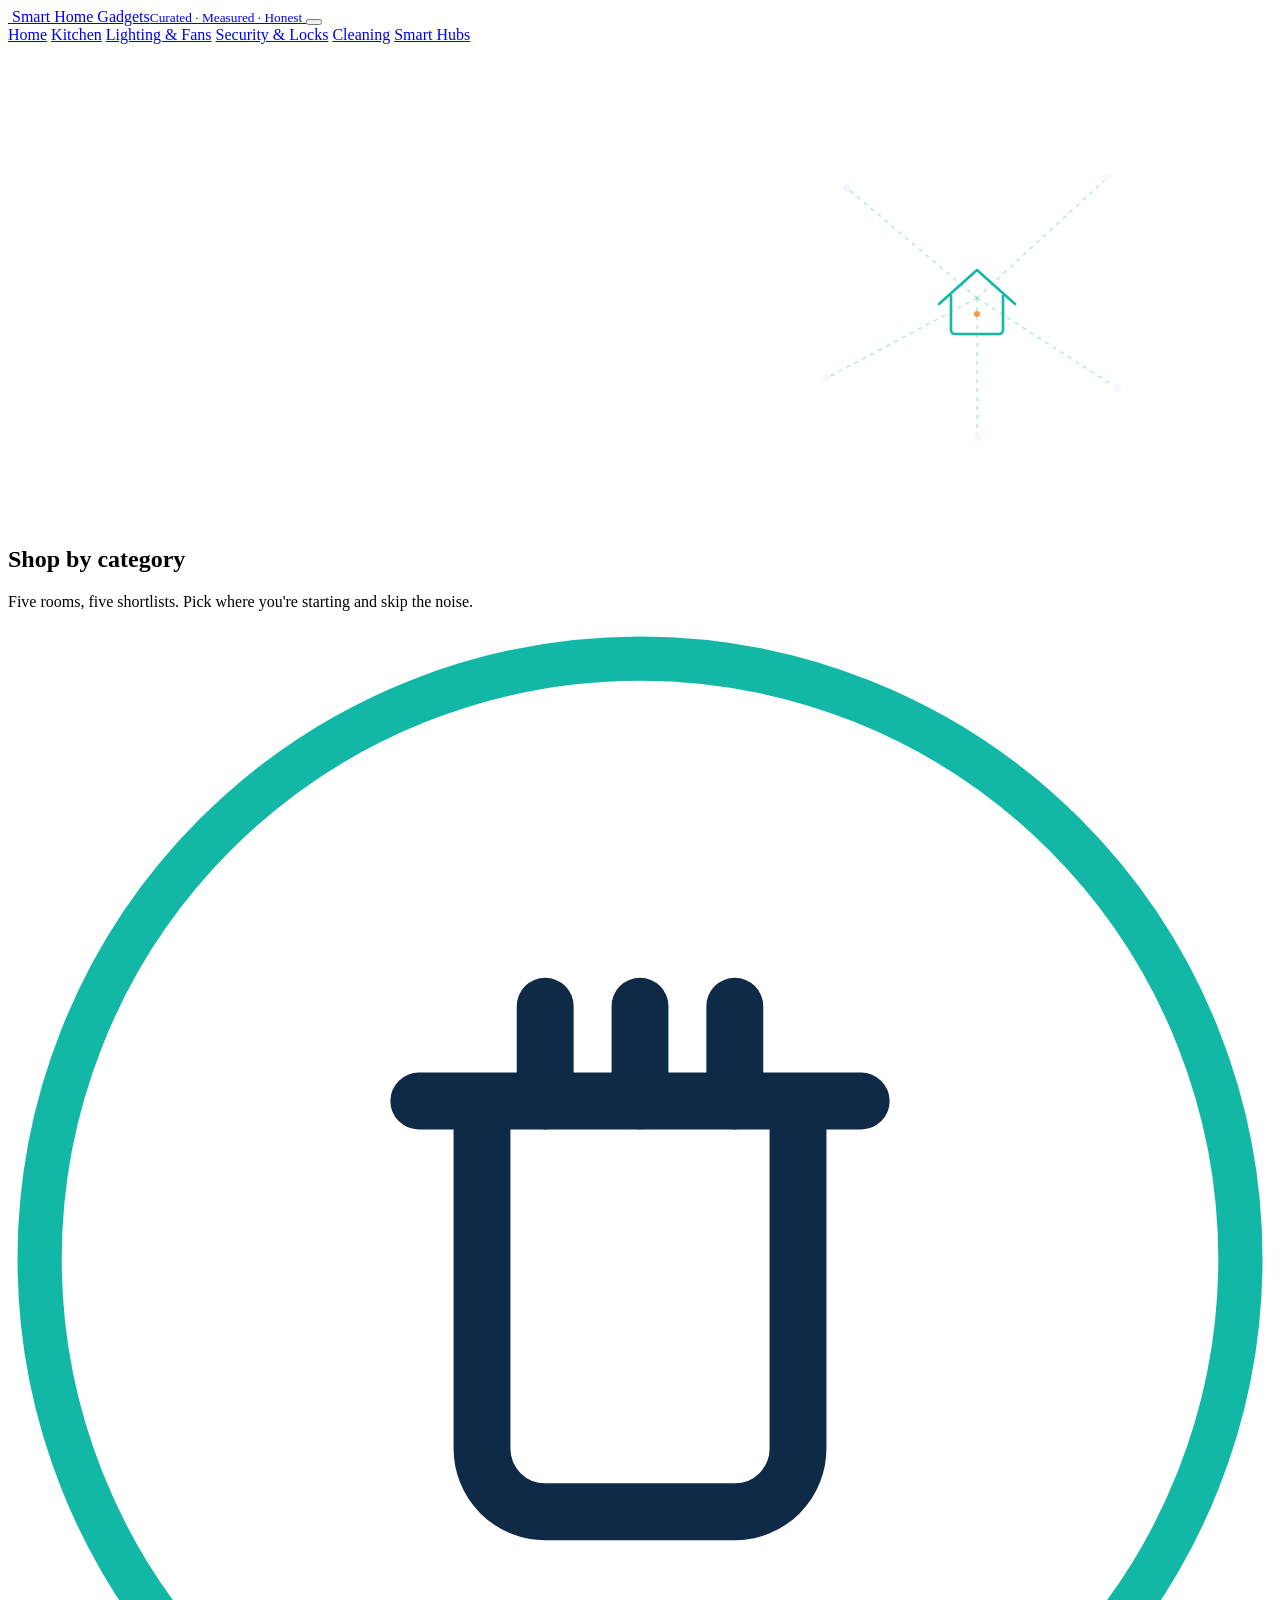
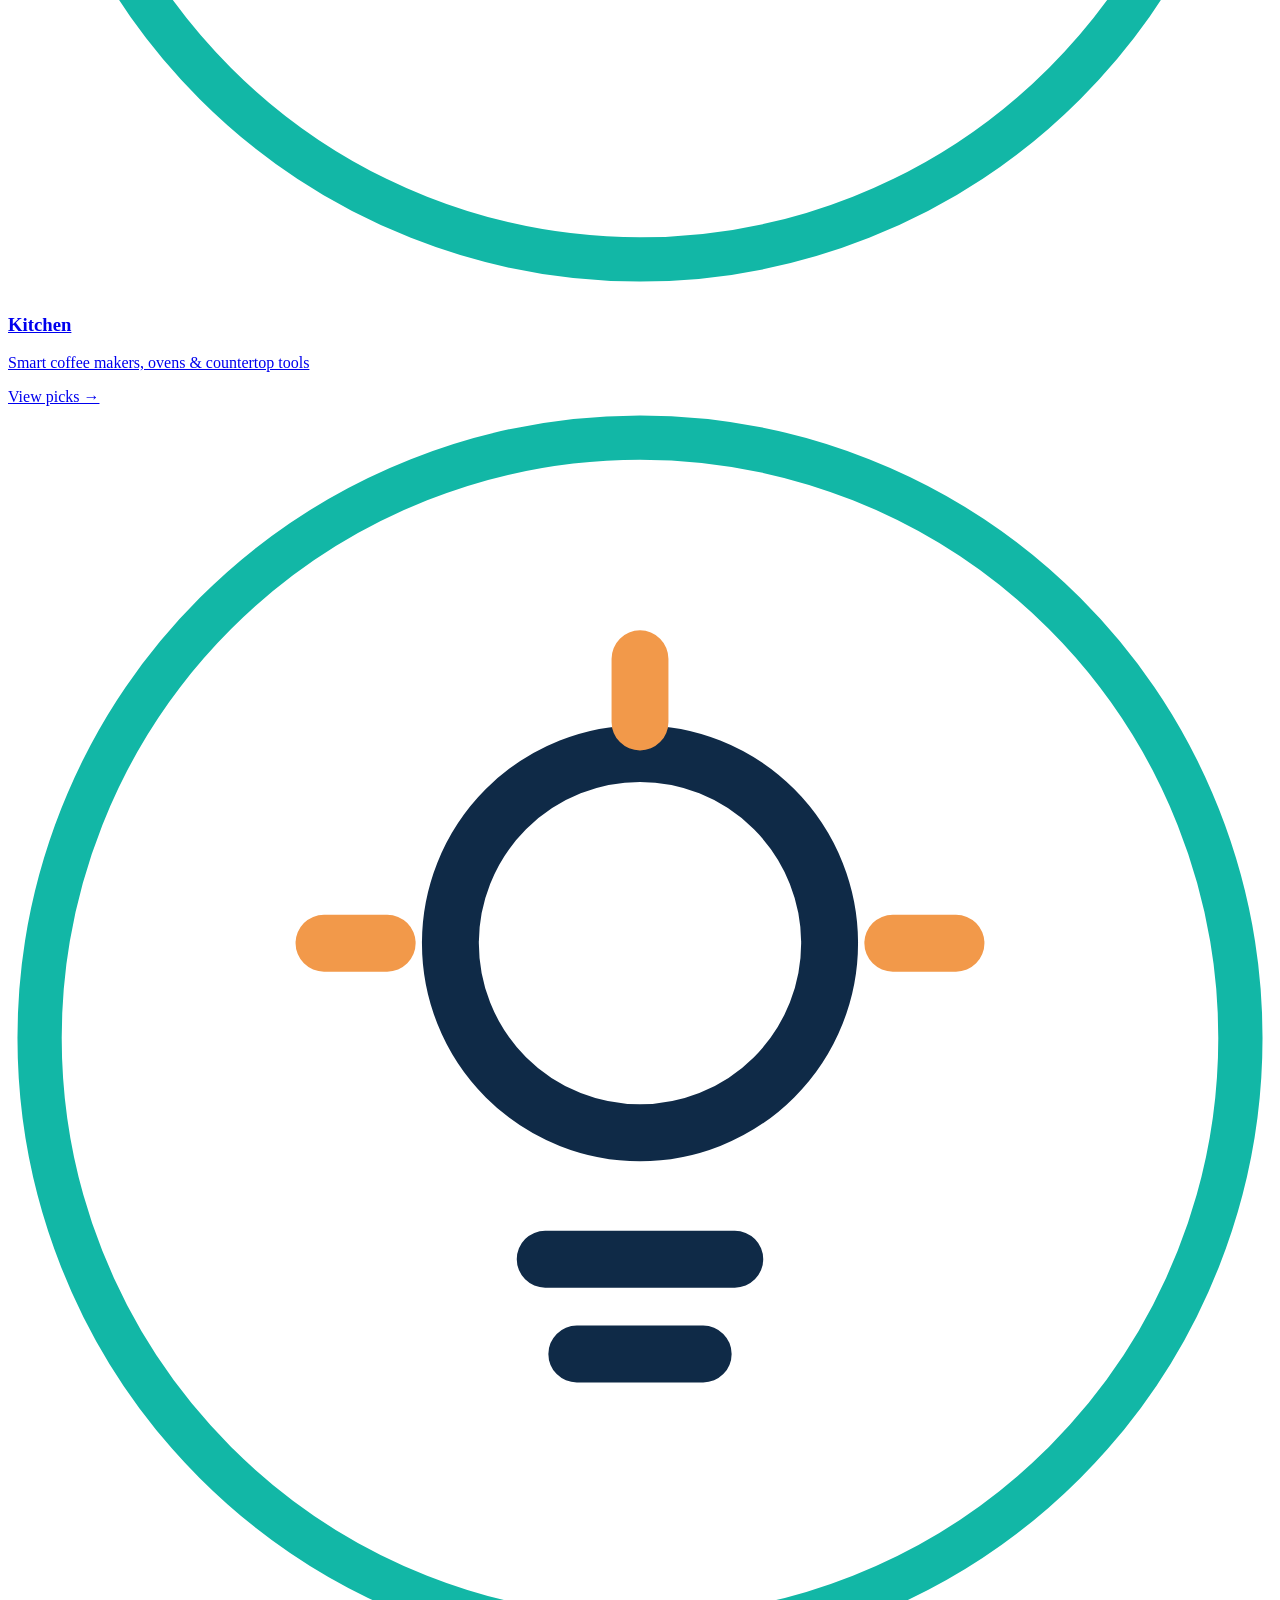
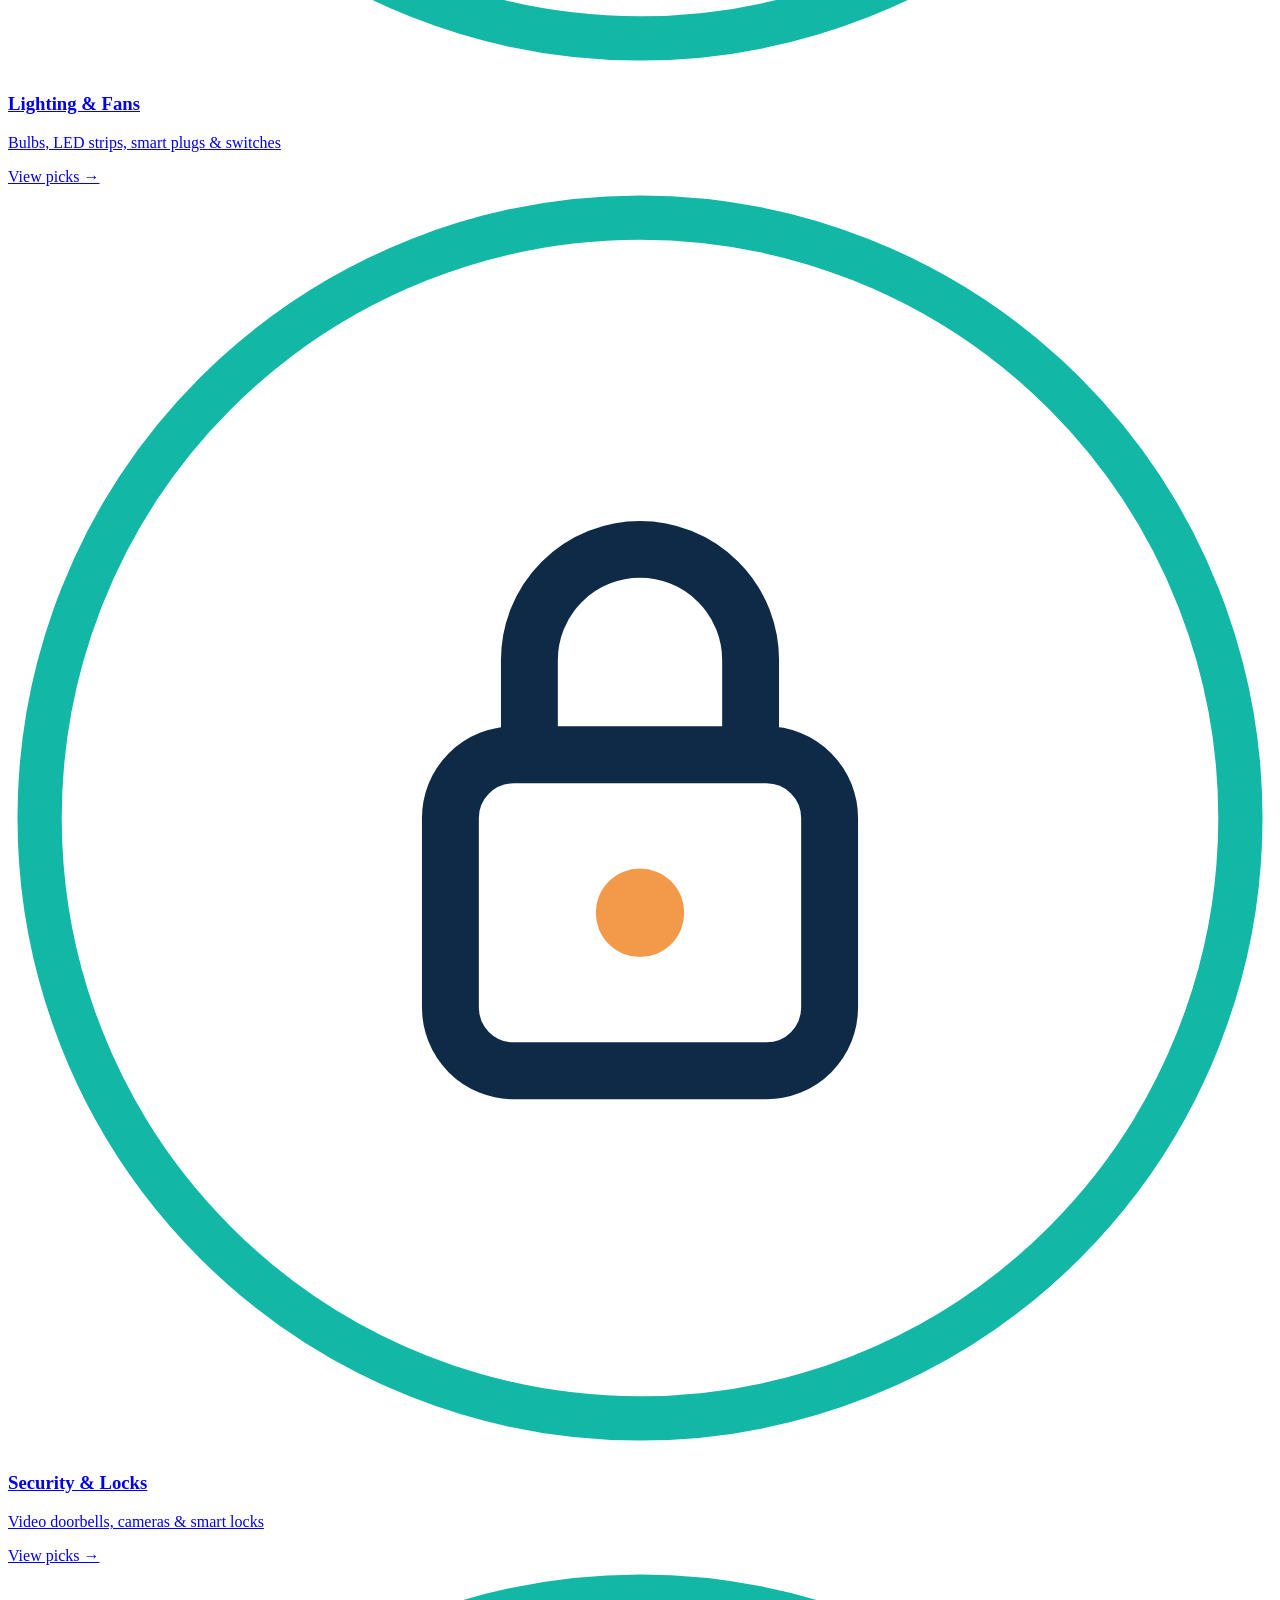
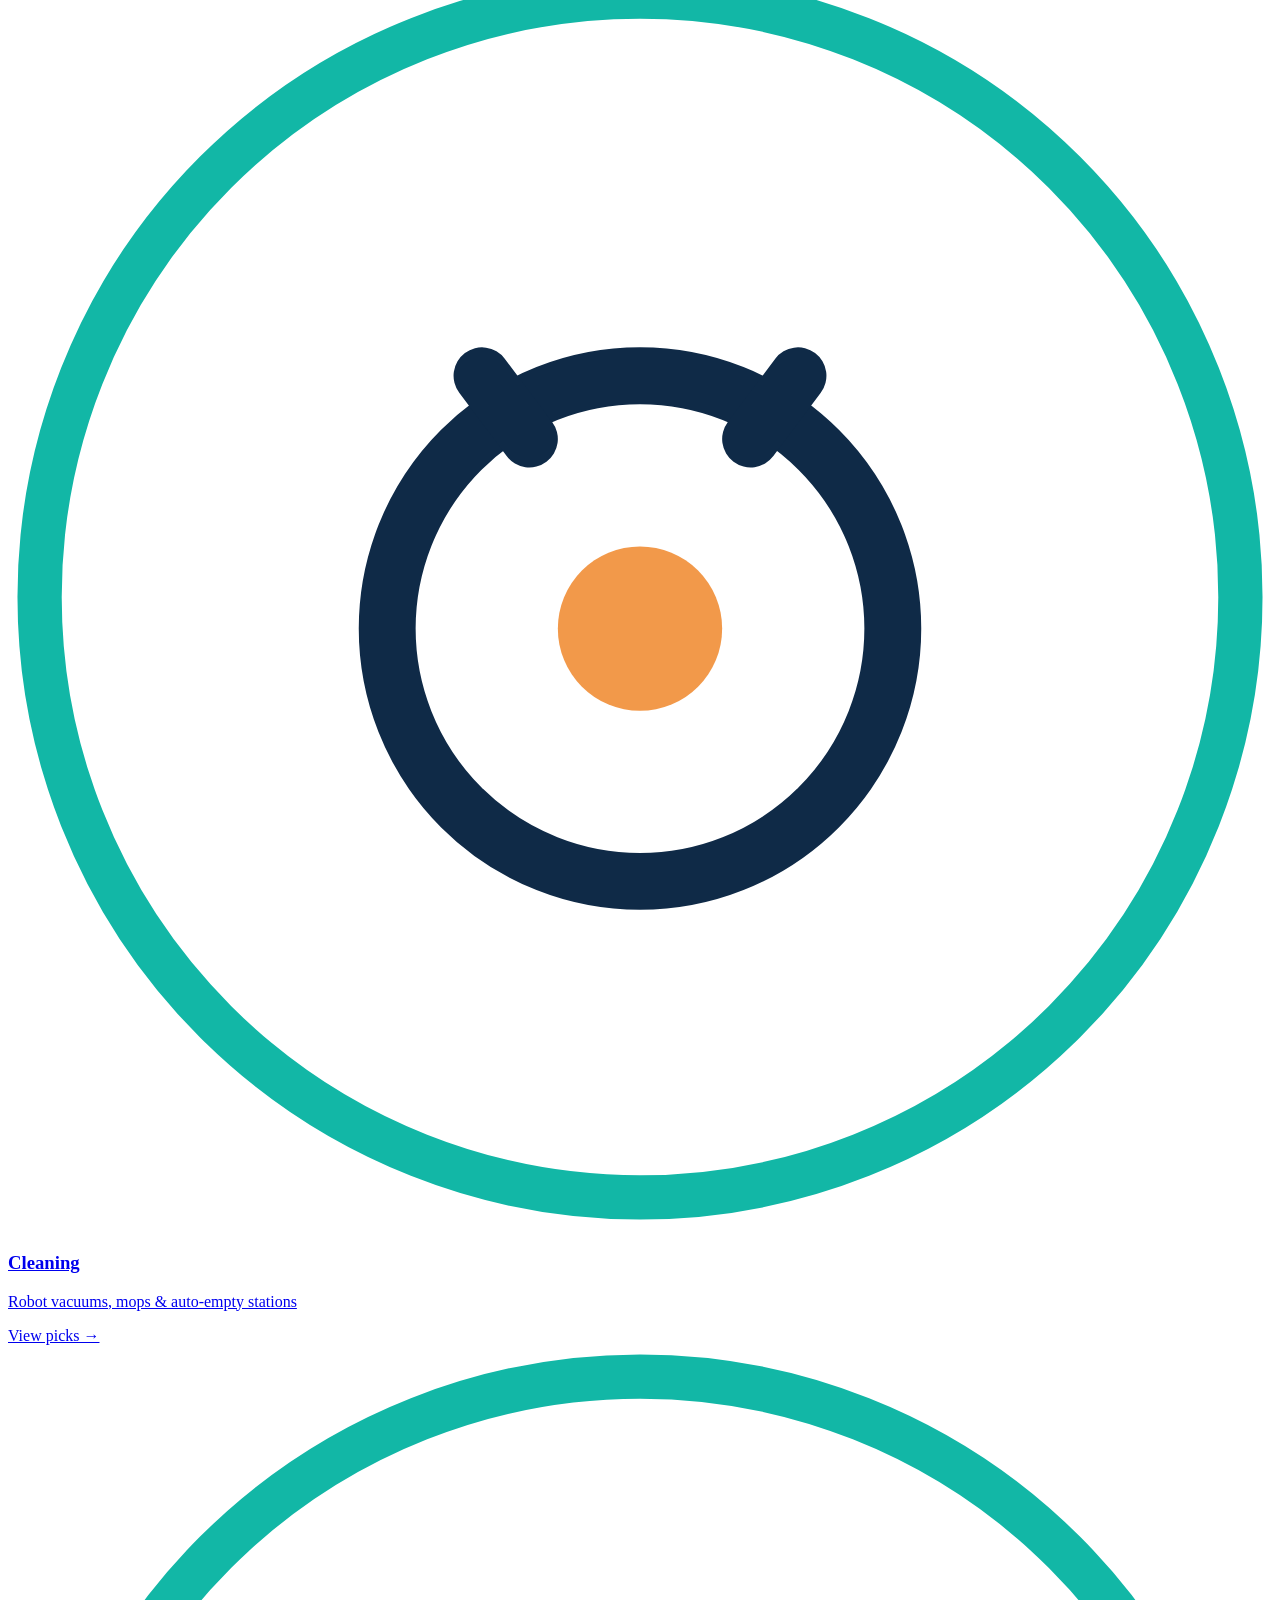
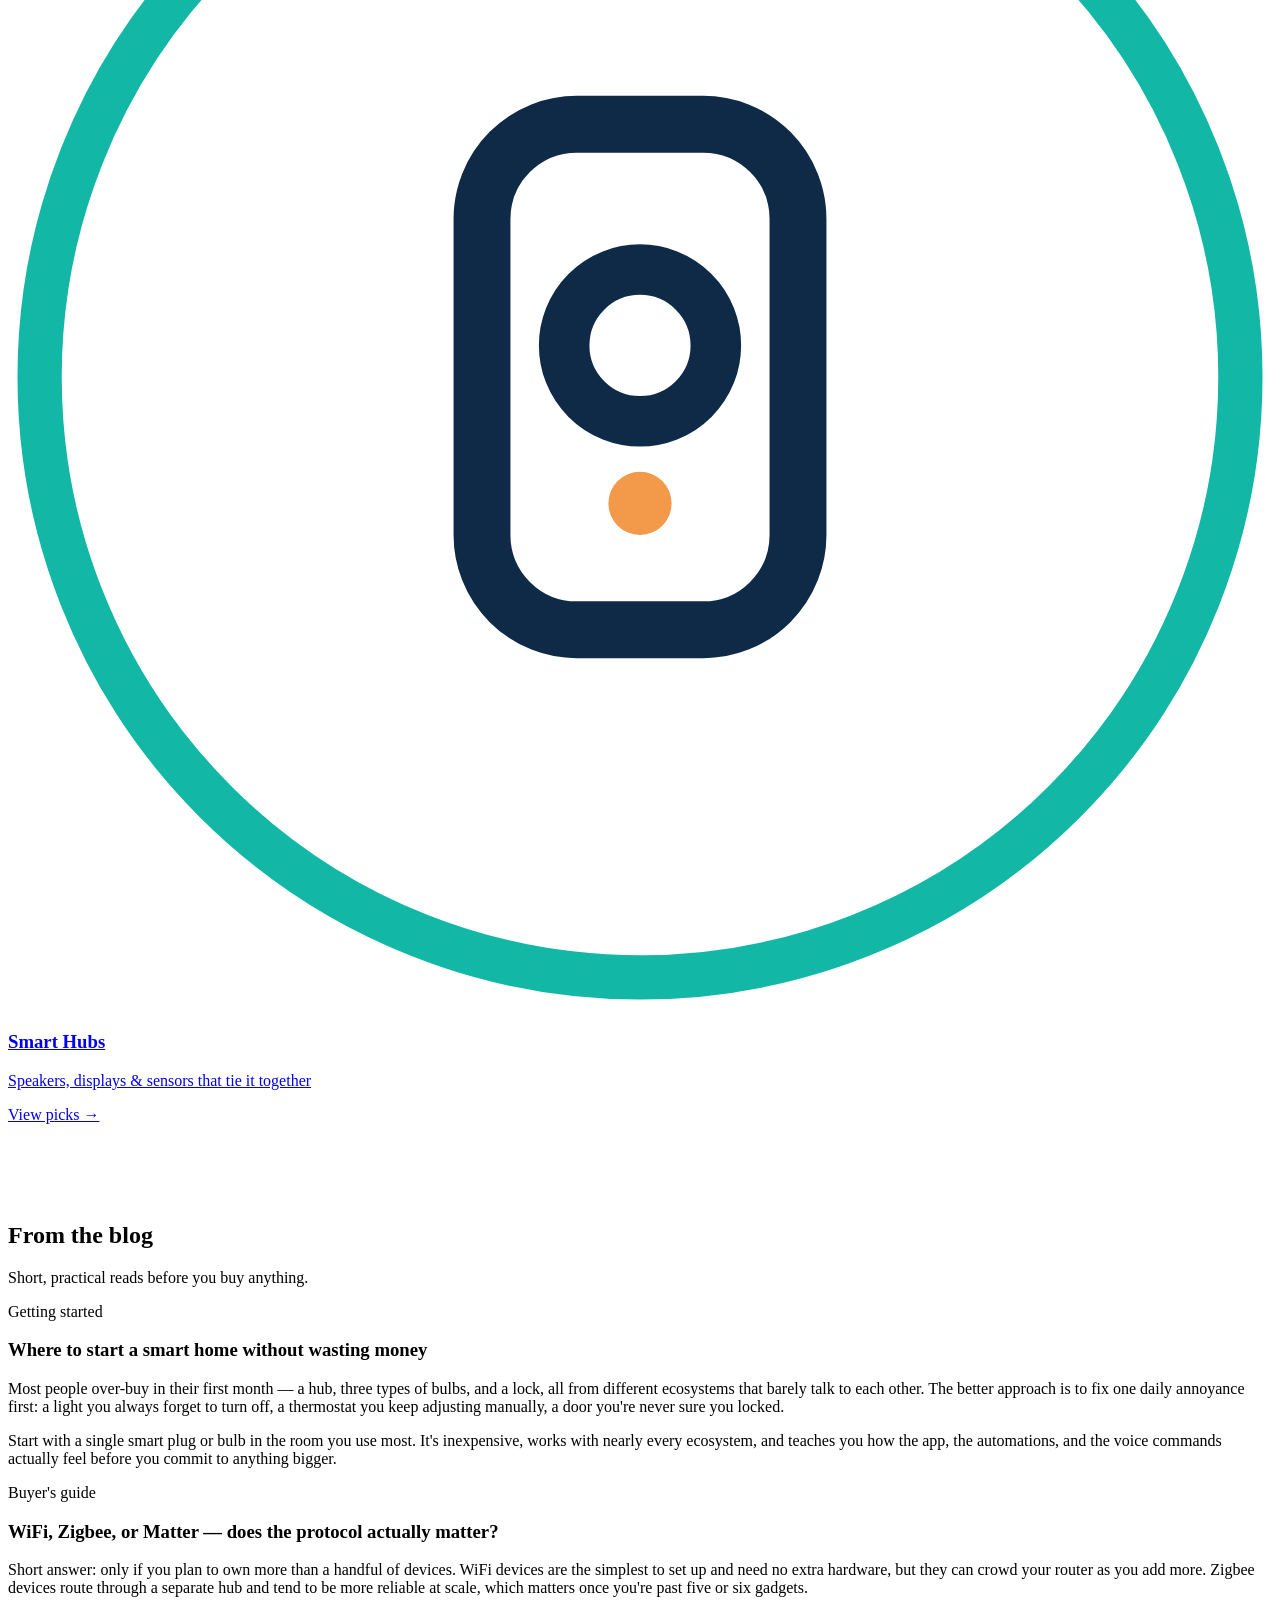
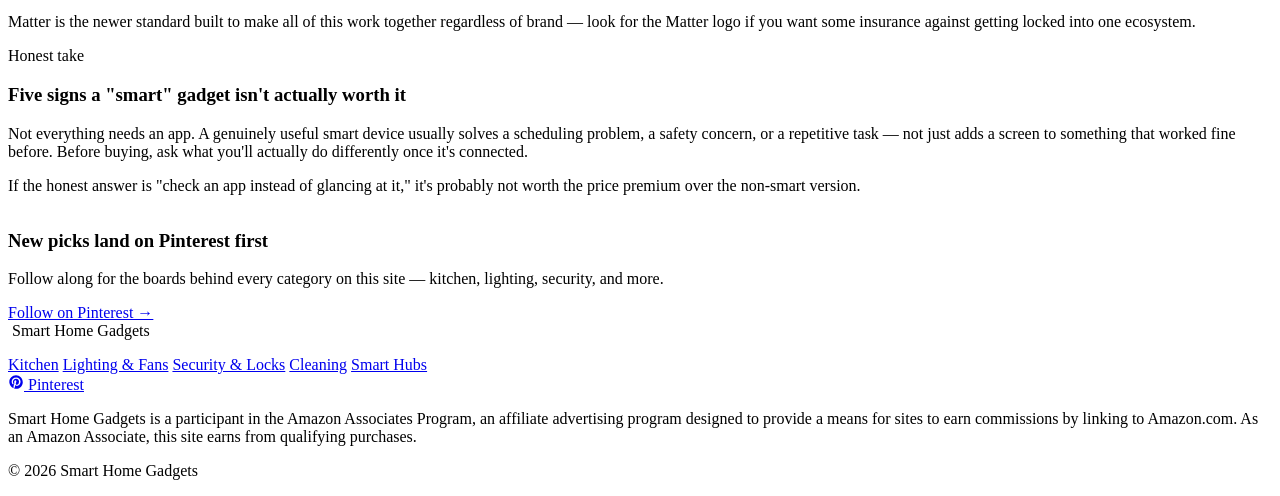
==== index.html @ 0109507b "Add files via upload" ====
<!DOCTYPE html>
<html lang="en">
<head>
<meta charset="UTF-8">
<meta name="viewport" content="width=device-width, initial-scale=1.0">
<title>Smart Home Gadgets — Curated picks for a connected home</title>
<meta name="description" content="Curated smart home gadgets for kitchen, lighting, security, cleaning and more — reviewed, measured, and linked straight to Amazon.">
<link rel="icon" href="assets/logo.svg" type="image/svg+xml">
<link rel="preconnect" href="https://fonts.googleapis.com">
<link rel="preconnect" href="https://fonts.gstatic.com" crossorigin>
<link href="https://fonts.googleapis.com/css2?family=Sora:wght@400;600;700&family=Inter:wght@400;500;600&family=IBM+Plex+Mono:wght@400;500&display=swap" rel="stylesheet">
<link rel="stylesheet" href="assets/style.css">
<style>
  /* ---- hero (home page only) ---- */
  .hero{
    background:linear-gradient(180deg, var(--navy-deep) 0%, var(--navy) 100%);
    color:#fff;
    padding:64px 0 0;
    overflow:hidden;
  }
  .hero-inner{
    display:grid;
    grid-template-columns:1.05fr 0.95fr;
    align-items:center;
    gap:20px;
  }
  .hero .eyebrow{color:var(--amber);}
  .hero .eyebrow::before{background:var(--teal);}
  .hero h1{
    font-family:'Sora', sans-serif;
    font-weight:700;
    font-size:clamp(34px, 4.6vw, 52px);
    line-height:1.08;
    letter-spacing:-0.01em;
    margin-top:16px;
    max-width:560px;
  }
  .hero h1 span{color:var(--teal);}
  .hero p{
    margin-top:18px;
    max-width:460px;
    font-size:16px;
    color:rgba(255,255,255,0.7);
  }
  .hero-ctas{margin-top:30px; display:flex; gap:12px; flex-wrap:wrap;}
  .btn-primary{
    background:var(--teal);
    color:var(--navy-deep);
    font-weight:700;
    font-size:14.5px;
    padding:14px 24px;
    border-radius:8px;
    transition:background .15s ease, transform .15s ease;
  }
  .btn-primary:hover, .btn-primary:focus-visible{background:#0FD6C1; transform:translateY(-1px);}
  .btn-ghost{
    border:1px solid rgba(255,255,255,0.22);
    color:#fff;
    font-weight:600;
    font-size:14.5px;
    padding:13px 22px;
    border-radius:8px;
    transition:border-color .15s ease, background .15s ease;
  }
  .btn-ghost:hover, .btn-ghost:focus-visible{border-color:var(--teal); background:rgba(255,255,255,0.05);}

  /* ---- network illustration ---- */
  .network{
    position:relative;
    height:380px;
    display:flex;
    align-items:center;
    justify-content:center;
  }
  .network svg{width:100%; height:100%; max-width:440px;}
  .node-dot{animation:pulse 2.6s ease-in-out infinite;}
  .node-dot.d2{animation-delay:.4s;}
  .node-dot.d3{animation-delay:.8s;}
  .node-dot.d4{animation-delay:1.2s;}
  .node-dot.d5{animation-delay:1.6s;}
  @keyframes pulse{
    0%, 100%{opacity:0.55; r:3;}
    50%{opacity:1; r:4.5;}
  }
  .hero-floor{height:38px;}

  /* ---- articles layout ---- */
  .home-grid{
    display:grid;
    grid-template-columns:1fr;
    gap:0;
  }
</style>
</head>
<body>

<header>
  <div class="wrap inner">
    <a class="brand" href="index.html">
      <img class="logo-mark" src="assets/logo.svg" alt="">
      <span>Smart Home Gadgets<small>Curated · Measured · Honest</small></span>
    </a>
    <button class="nav-toggle" aria-label="Toggle menu" onclick="document.getElementById('site-nav').classList.toggle('open')"><span></span></button>
    <nav id="site-nav">
      <a href="index.html" class="active">Home</a>
      <a href="kitchen.html">Kitchen</a>
      <a href="lighting-fans.html">Lighting &amp; Fans</a>
      <a href="security-locks.html">Security &amp; Locks</a>
      <a href="cleaning.html">Cleaning</a>
      <a href="smart-hubs.html">Smart Hubs</a>
    </nav>
  </div>
</header>

<section class="hero">
  <div class="wrap hero-inner">
    <div>
      <div class="eyebrow">Curated smart home picks</div>
      <h1>A home that <span>thinks ahead</span>, one gadget at a time.</h1>
      <p>We test the difference between a genuinely useful smart device and a gimmick — then point you straight to the ones worth buying.</p>
      <div class="hero-ctas">
        <a class="btn-primary" href="#categories">Browse categories ↓</a>
        <a class="btn-ghost" href="lighting-fans.html">Start with lighting</a>
      </div>
    </div>
    <div class="network" aria-hidden="true">
      <svg viewBox="0 0 440 380">
        <!-- connecting lines -->
        <g stroke="rgba(18,183,166,0.35)" stroke-width="1.4" stroke-dasharray="4 5">
          <line x1="220" y1="190" x2="90" y2="80"/>
          <line x1="220" y1="190" x2="350" y2="70"/>
          <line x1="220" y1="190" x2="70" y2="270"/>
          <line x1="220" y1="190" x2="360" y2="280"/>
          <line x1="220" y1="190" x2="220" y2="330"/>
        </g>
        <!-- central house -->
        <g transform="translate(220,190)">
          <path d="M-38 6L0 -28L38 6" stroke="#12B7A6" stroke-width="2.6" fill="none" stroke-linecap="round" stroke-linejoin="round"/>
          <path d="M-26 -2V32C-26 34.2 -24.2 36 -22 36H22C24.2 36 26 34.2 26 32V-2" stroke="#12B7A6" stroke-width="2.6" fill="none" stroke-linecap="round" stroke-linejoin="round"/>
          <circle cx="0" cy="16" r="3" fill="#F2994A"/>
        </g>
        <!-- device nodes -->
        <g fill="#F5F7FA">
          <circle class="node-dot d1" cx="90" cy="80" r="4"/>
          <circle class="node-dot d2" cx="350" cy="70" r="4"/>
          <circle class="node-dot d3" cx="70" cy="270" r="4"/>
          <circle class="node-dot d4" cx="360" cy="280" r="4"/>
          <circle class="node-dot d5" cx="220" cy="330" r="4"/>
        </g>
        <g fill="none" stroke="rgba(255,255,255,0.3)" stroke-width="1.2">
          <circle cx="90" cy="80" r="16"/>
          <circle cx="350" cy="70" r="16"/>
          <circle cx="70" cy="270" r="16"/>
          <circle cx="360" cy="280" r="16"/>
          <circle cx="220" cy="330" r="16"/>
        </g>
      </svg>
    </div>
  </div>
  <div class="hero-floor"></div>
</section>

<section class="section" id="categories">
  <div class="wrap">
    <div class="section-head">
      <h2>Shop by category</h2>
      <p>Five rooms, five shortlists. Pick where you're starting and skip the noise.</p>
    </div>
    <div class="cat-tiles">

      <a class="cat-tile" href="kitchen.html">
        <svg class="icon" viewBox="0 0 40 40" fill="none"><circle cx="20" cy="20" r="19" stroke="#12B7A6" stroke-width="1.4"/><path d="M13 15h14M15 15v11a2 2 0 002 2h6a2 2 0 002-2V15" stroke="#0F2A47" stroke-width="1.8" stroke-linecap="round"/><path d="M17 12v3M20 12v3M23 12v3" stroke="#0F2A47" stroke-width="1.8" stroke-linecap="round"/></svg>
        <h3>Kitchen</h3>
        <p>Smart coffee makers, ovens &amp; countertop tools</p>
        <div class="go">View picks →</div>
      </a>

      <a class="cat-tile" href="lighting-fans.html">
        <svg class="icon" viewBox="0 0 40 40" fill="none"><circle cx="20" cy="20" r="19" stroke="#12B7A6" stroke-width="1.4"/><circle cx="20" cy="17" r="6" stroke="#0F2A47" stroke-width="1.8"/><path d="M17 27h6M18 30h4" stroke="#0F2A47" stroke-width="1.8" stroke-linecap="round"/><path d="M20 8v2M12 17h-2M30 17h-2" stroke="#F2994A" stroke-width="1.8" stroke-linecap="round"/></svg>
        <h3>Lighting &amp; Fans</h3>
        <p>Bulbs, LED strips, smart plugs &amp; switches</p>
        <div class="go">View picks →</div>
      </a>

      <a class="cat-tile" href="security-locks.html">
        <svg class="icon" viewBox="0 0 40 40" fill="none"><circle cx="20" cy="20" r="19" stroke="#12B7A6" stroke-width="1.4"/><rect x="14" y="18" width="12" height="10" rx="2" stroke="#0F2A47" stroke-width="1.8"/><path d="M16.5 18v-3a3.5 3.5 0 017 0v3" stroke="#0F2A47" stroke-width="1.8"/><circle cx="20" cy="23" r="1.4" fill="#F2994A"/></svg>
        <h3>Security &amp; Locks</h3>
        <p>Video doorbells, cameras &amp; smart locks</p>
        <div class="go">View picks →</div>
      </a>

      <a class="cat-tile" href="cleaning.html">
        <svg class="icon" viewBox="0 0 40 40" fill="none"><circle cx="20" cy="20" r="19" stroke="#12B7A6" stroke-width="1.4"/><circle cx="20" cy="21" r="8" stroke="#0F2A47" stroke-width="1.8"/><circle cx="20" cy="21" r="2.6" fill="#F2994A"/><path d="M15 13l1.5 2M25 13l-1.5 2" stroke="#0F2A47" stroke-width="1.8" stroke-linecap="round"/></svg>
        <h3>Cleaning</h3>
        <p>Robot vacuums, mops &amp; auto-empty stations</p>
        <div class="go">View picks →</div>
      </a>

      <a class="cat-tile" href="smart-hubs.html">
        <svg class="icon" viewBox="0 0 40 40" fill="none"><circle cx="20" cy="20" r="19" stroke="#12B7A6" stroke-width="1.4"/><rect x="15" y="12" width="10" height="16" rx="3" stroke="#0F2A47" stroke-width="1.8"/><circle cx="20" cy="19" r="2.4" stroke="#0F2A47" stroke-width="1.6"/><circle cx="20" cy="24" r="1" fill="#F2994A"/></svg>
        <h3>Smart Hubs</h3>
        <p>Speakers, displays &amp; sensors that tie it together</p>
        <div class="go">View picks →</div>
      </a>

      <div class="cat-tile" style="display:flex; flex-direction:column; justify-content:center; background:var(--navy); border-color:var(--navy);">
        <p style="color:rgba(255,255,255,0.65); font-size:13px; margin-top:0;">More categories coming as the site grows.</p>
        <h3 style="color:#fff; margin-top:8px;">Follow along on Pinterest →</h3>
      </div>

    </div>
  </div>
</section>

<section class="section" style="padding-top:0;">
  <div class="wrap home-grid">
    <div class="section-head">
      <h2>From the blog</h2>
      <p>Short, practical reads before you buy anything.</p>
    </div>

    <div class="article">
      <div class="eyebrow">Getting started</div>
      <h3>Where to start a smart home without wasting money</h3>
      <p>Most people over-buy in their first month — a hub, three types of bulbs, and a lock, all from different ecosystems that barely talk to each other. The better approach is to fix one daily annoyance first: a light you always forget to turn off, a thermostat you keep adjusting manually, a door you're never sure you locked.</p>
      <p>Start with a single smart plug or bulb in the room you use most. It's inexpensive, works with nearly every ecosystem, and teaches you how the app, the automations, and the voice commands actually feel before you commit to anything bigger.</p>
    </div>

    <div class="article">
      <div class="eyebrow">Buyer's guide</div>
      <h3>WiFi, Zigbee, or Matter — does the protocol actually matter?</h3>
      <p>Short answer: only if you plan to own more than a handful of devices. WiFi devices are the simplest to set up and need no extra hardware, but they can crowd your router as you add more. Zigbee devices route through a separate hub and tend to be more reliable at scale, which matters once you're past five or six gadgets.</p>
      <p>Matter is the newer standard built to make all of this work together regardless of brand — look for the Matter logo if you want some insurance against getting locked into one ecosystem.</p>
    </div>

    <div class="article">
      <div class="eyebrow">Honest take</div>
      <h3>Five signs a "smart" gadget isn't actually worth it</h3>
      <p>Not everything needs an app. A genuinely useful smart device usually solves a scheduling problem, a safety concern, or a repetitive task — not just adds a screen to something that worked fine before. Before buying, ask what you'll actually do differently once it's connected.</p>
      <p>If the honest answer is "check an app instead of glancing at it," it's probably not worth the price premium over the non-smart version.</p>
    </div>

  </div>
</section>

<section class="section" style="padding-top:0;">
  <div class="wrap">
    <div class="cta-banner">
      <div>
        <h3>New picks land on Pinterest first</h3>
        <p>Follow along for the boards behind every category on this site — kitchen, lighting, security, and more.</p>
      </div>
      <a class="btn" href="https://pinterest.com/YOUR-PINTEREST-USERNAME" target="_blank" rel="noopener">Follow on Pinterest →</a>
    </div>
  </div>
</section>

<footer>
  <div class="wrap">
    <div class="foot-top">
      <div>
        <div class="foot-brand"><img class="logo-mark" src="assets/logo.svg" alt=""> Smart Home Gadgets</div>
        <div class="foot-links" style="margin-top:16px;">
          <a href="kitchen.html">Kitchen</a>
          <a href="lighting-fans.html">Lighting &amp; Fans</a>
          <a href="security-locks.html">Security &amp; Locks</a>
          <a href="cleaning.html">Cleaning</a>
          <a href="smart-hubs.html">Smart Hubs</a>
        </div>
      </div>
      <a class="pin-link" href="https://pinterest.com/YOUR-PINTEREST-USERNAME" target="_blank" rel="noopener">
        <svg width="16" height="16" viewBox="0 0 24 24" fill="currentColor"><path d="M12 2C6.48 2 2 6.48 2 12c0 4.24 2.64 7.86 6.36 9.32-.09-.79-.17-2.01.04-2.88.19-.79 1.23-5.02 1.23-5.02s-.31-.63-.31-1.55c0-1.46.84-2.55 1.9-2.55.9 0 1.33.67 1.33 1.48 0 .9-.57 2.25-.87 3.5-.25 1.05.52 1.9 1.55 1.9 1.86 0 3.29-1.96 3.29-4.79 0-2.5-1.8-4.25-4.37-4.25-2.98 0-4.73 2.23-4.73 4.54 0 .9.34 1.86.78 2.39.09.1.1.2.07.3-.08.32-.25 1.02-.29 1.16-.05.19-.15.23-.35.14-1.3-.6-2.11-2.5-2.11-4.02 0-3.27 2.38-6.28 6.86-6.28 3.6 0 6.4 2.57 6.4 5.99 0 3.58-2.25 6.46-5.38 6.46-1.05 0-2.04-.55-2.38-1.19l-.65 2.46c-.23.9-.87 2.02-1.3 2.71.98.3 2.02.47 3.1.47 5.52 0 10-4.48 10-10S17.52 2 12 2z"/></svg>
        Pinterest
      </a>
    </div>
    <p class="disclosure">Smart Home Gadgets is a participant in the Amazon Associates Program, an affiliate advertising program designed to provide a means for sites to earn commissions by linking to Amazon.com. As an Amazon Associate, this site earns from qualifying purchases.</p>
    <p class="copyright">© <span id="year"></span> Smart Home Gadgets</p>
  </div>
</footer>

<script>document.getElementById('year').textContent = new Date().getFullYear();</script>
</body>
</html>
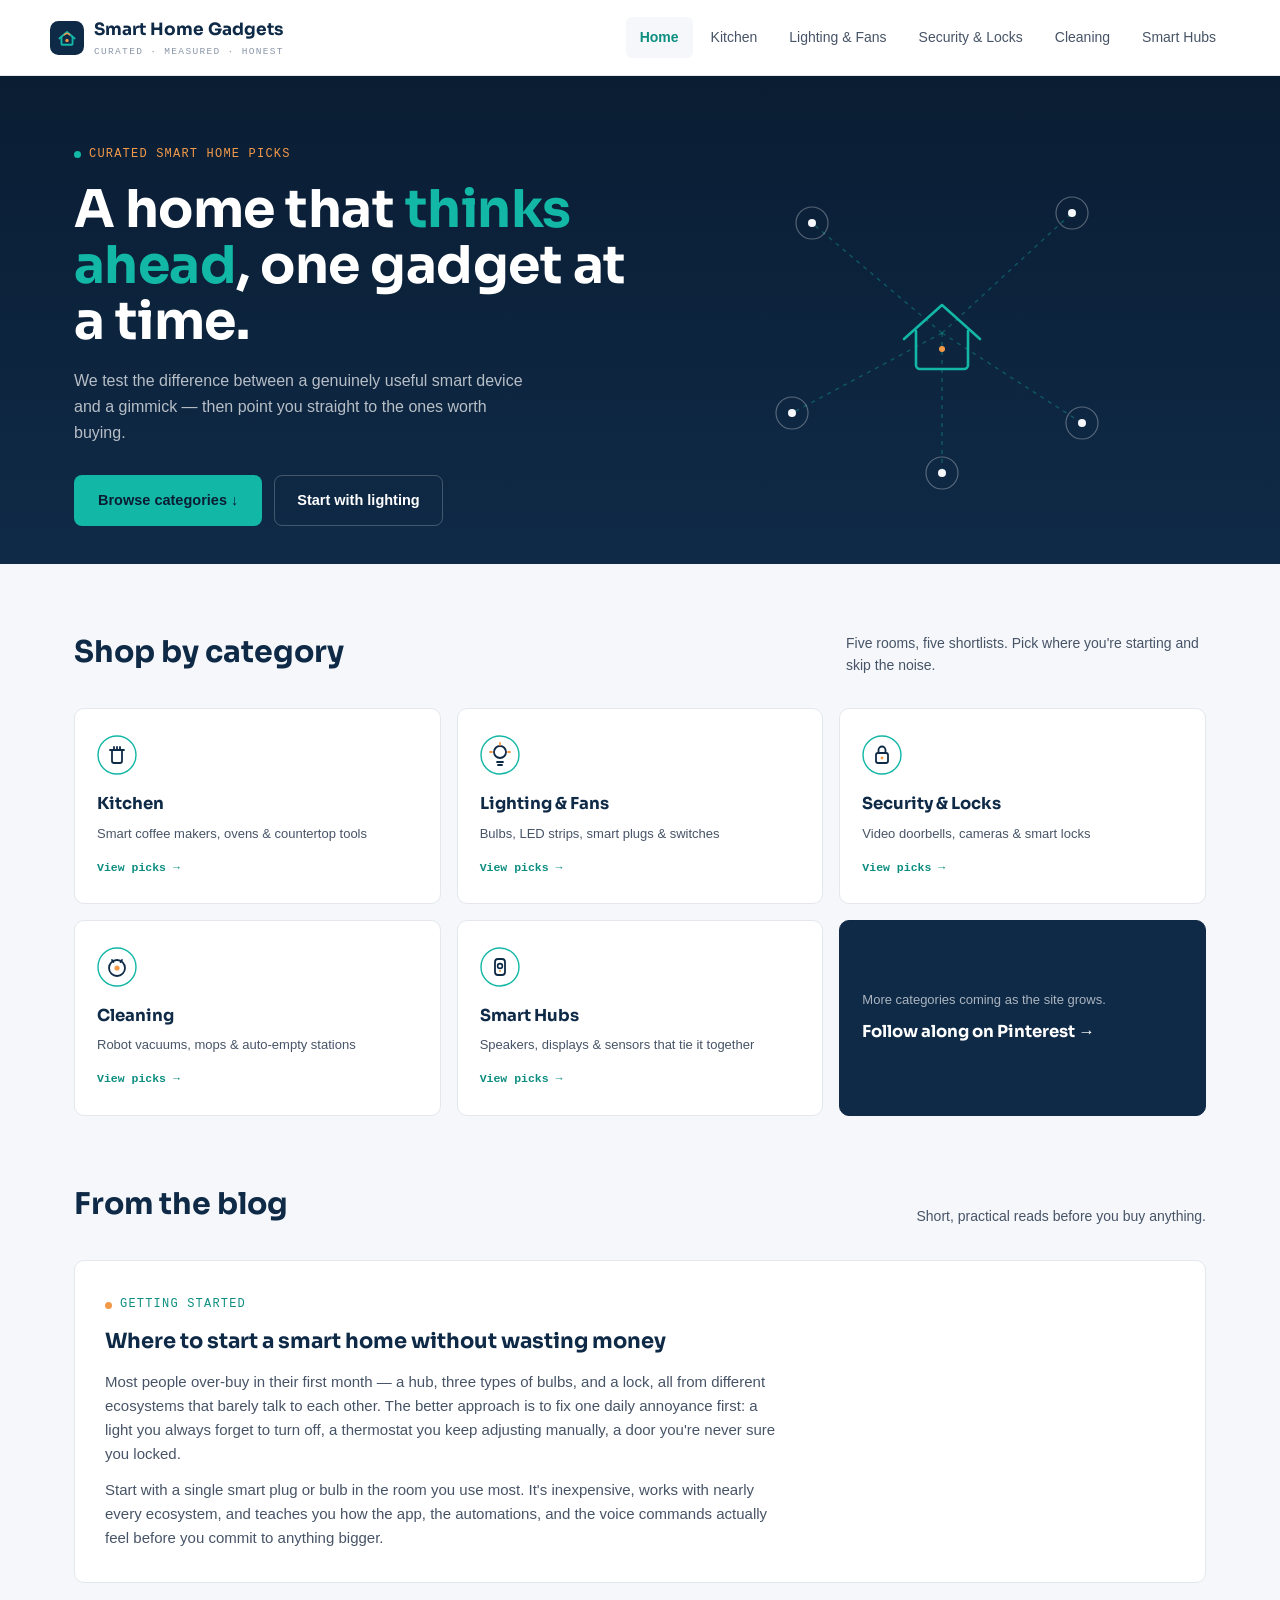
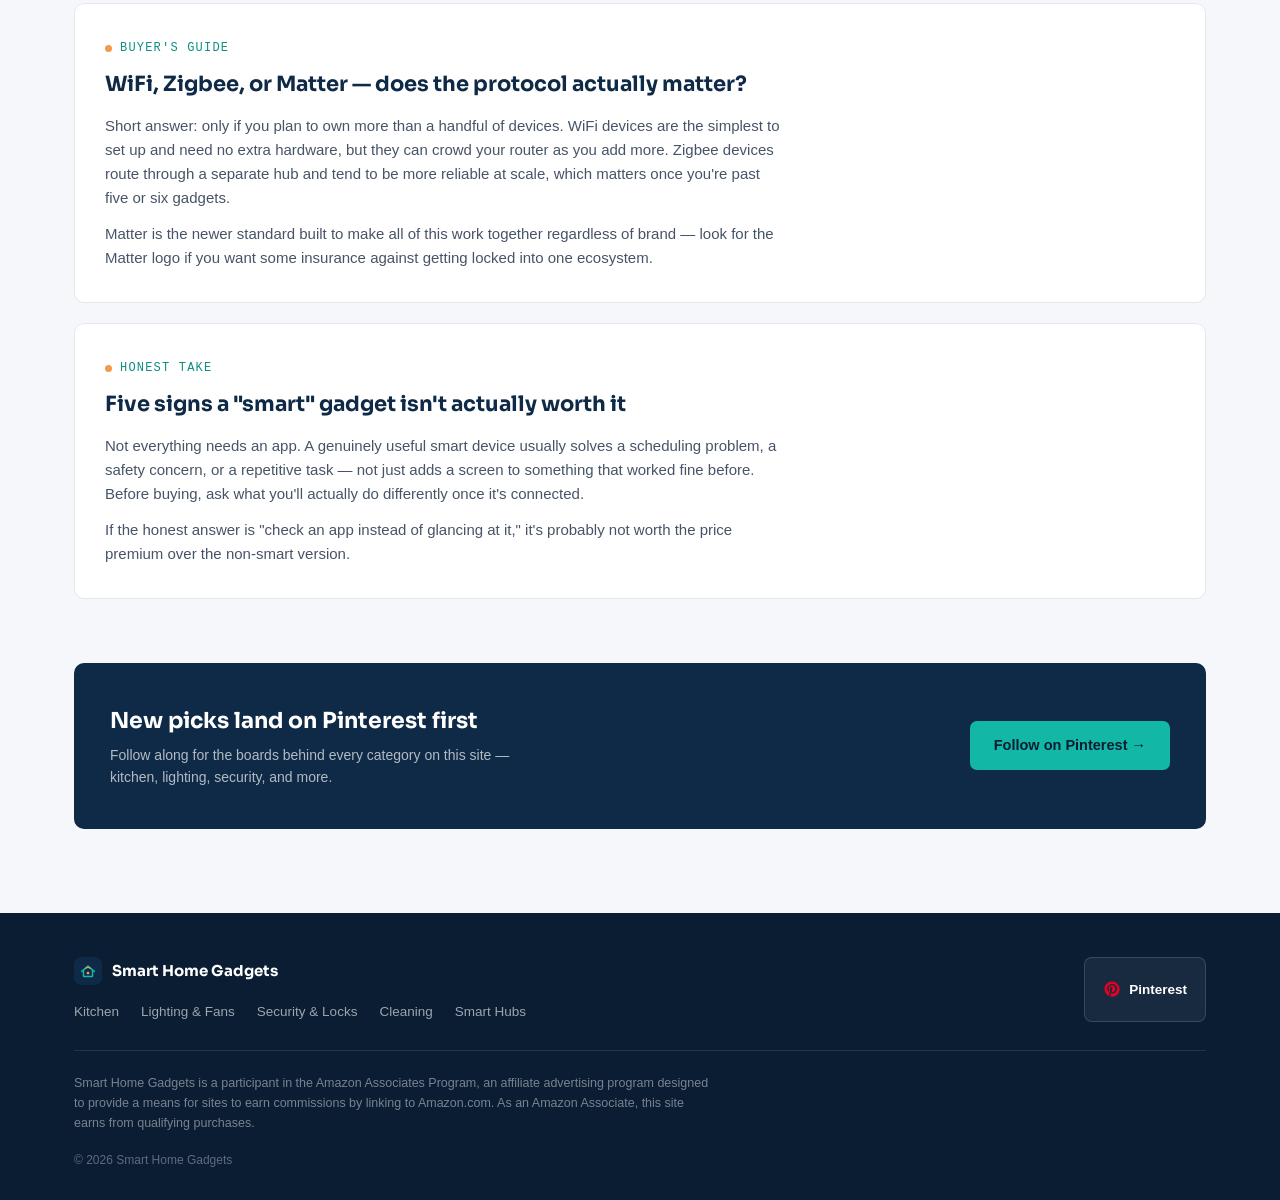
==== commit 3cc22c16: "Add files via upload" ====
--- a/index.html
+++ b/index.html
@@ -250,7 +250,7 @@
         <h3>New picks land on Pinterest first</h3>
         <p>Follow along for the boards behind every category on this site — kitchen, lighting, security, and more.</p>
       </div>
-      <a class="btn" href="https://pinterest.com/YOUR-PINTEREST-USERNAME" target="_blank" rel="noopener">Follow on Pinterest →</a>
+      <a class="btn" href="https://pinterest.com/SmartHomeGadgets83/" target="_blank" rel="noopener">Follow on Pinterest →</a>
     </div>
   </div>
 </section>
@@ -268,8 +268,8 @@
           <a href="smart-hubs.html">Smart Hubs</a>
         </div>
       </div>
-      <a class="pin-link" href="https://pinterest.com/YOUR-PINTEREST-USERNAME" target="_blank" rel="noopener">
-        <svg width="16" height="16" viewBox="0 0 24 24" fill="currentColor"><path d="M12 2C6.48 2 2 6.48 2 12c0 4.24 2.64 7.86 6.36 9.32-.09-.79-.17-2.01.04-2.88.19-.79 1.23-5.02 1.23-5.02s-.31-.63-.31-1.55c0-1.46.84-2.55 1.9-2.55.9 0 1.33.67 1.33 1.48 0 .9-.57 2.25-.87 3.5-.25 1.05.52 1.9 1.55 1.9 1.86 0 3.29-1.96 3.29-4.79 0-2.5-1.8-4.25-4.37-4.25-2.98 0-4.73 2.23-4.73 4.54 0 .9.34 1.86.78 2.39.09.1.1.2.07.3-.08.32-.25 1.02-.29 1.16-.05.19-.15.23-.35.14-1.3-.6-2.11-2.5-2.11-4.02 0-3.27 2.38-6.28 6.86-6.28 3.6 0 6.4 2.57 6.4 5.99 0 3.58-2.25 6.46-5.38 6.46-1.05 0-2.04-.55-2.38-1.19l-.65 2.46c-.23.9-.87 2.02-1.3 2.71.98.3 2.02.47 3.1.47 5.52 0 10-4.48 10-10S17.52 2 12 2z"/></svg>
+      <a class="pin-link" href="https://pinterest.com/SmartHomeGadgets83/" target="_blank" rel="noopener">
+        <svg width="18" height="18" viewBox="0 0 24 24" fill="#E60023"><path d="M12 2C6.48 2 2 6.48 2 12c0 4.24 2.64 7.86 6.36 9.32-.09-.79-.17-2.01.04-2.88.19-.79 1.23-5.02 1.23-5.02s-.31-.63-.31-1.55c0-1.46.84-2.55 1.9-2.55.9 0 1.33.67 1.33 1.48 0 .9-.57 2.25-.87 3.5-.25 1.05.52 1.9 1.55 1.9 1.86 0 3.29-1.96 3.29-4.79 0-2.5-1.8-4.25-4.37-4.25-2.98 0-4.73 2.23-4.73 4.54 0 .9.34 1.86.78 2.39.09.1.1.2.07.3-.08.32-.25 1.02-.29 1.16-.05.19-.15.23-.35.14-1.3-.6-2.11-2.5-2.11-4.02 0-3.27 2.38-6.28 6.86-6.28 3.6 0 6.4 2.57 6.4 5.99 0 3.58-2.25 6.46-5.38 6.46-1.05 0-2.04-.55-2.38-1.19l-.65 2.46c-.23.9-.87 2.02-1.3 2.71.98.3 2.02.47 3.1.47 5.52 0 10-4.48 10-10S17.52 2 12 2z"/></svg>
         Pinterest
       </a>
     </div>
--- a/assets/style.css
+++ b/assets/style.css
@@ -0,0 +1,412 @@
+/* ===========================================================
+   Smart Home Gadgets — shared design system
+   =========================================================== */
+
+:root{
+  --bg:#F5F7FA;
+  --surface:#FFFFFF;
+  --ink:#101828;
+  --ink-soft:#475467;
+  --ink-faint:#8A97A8;
+  --navy:#0F2A47;
+  --navy-deep:#0A1D33;
+  --teal:#12B7A6;
+  --teal-deep:#0D8E81;
+  --amber:#F2994A;
+  --line:#E4E7EC;
+  --line-deep:#D0D5DD;
+  --max:1180px;
+  --radius:10px;
+}
+
+*{box-sizing:border-box; margin:0; padding:0;}
+html{scroll-behavior:smooth;}
+body{
+  background:var(--bg);
+  color:var(--ink);
+  font-family:'Inter', sans-serif;
+  line-height:1.6;
+  -webkit-font-smoothing:antialiased;
+}
+@media (prefers-reduced-motion: reduce){
+  *{animation:none !important; transition:none !important;}
+}
+a{color:inherit; text-decoration:none;}
+img,svg{display:block; max-width:100%;}
+.wrap{max-width:var(--max); margin:0 auto; padding:0 24px;}
+.mono{font-family:'IBM Plex Mono', monospace;}
+
+::selection{background:var(--teal); color:#fff;}
+
+/* ---------- eyebrow / labels ---------- */
+.eyebrow{
+  font-family:'IBM Plex Mono', monospace;
+  font-size:12px;
+  letter-spacing:0.1em;
+  text-transform:uppercase;
+  color:var(--teal-deep);
+  display:inline-flex;
+  align-items:center;
+  gap:8px;
+}
+.eyebrow::before{
+  content:"";
+  width:7px; height:7px;
+  border-radius:50%;
+  background:var(--amber);
+  display:inline-block;
+}
+
+/* ---------- header ---------- */
+header{
+  background:var(--surface);
+  border-bottom:1px solid var(--line);
+  position:sticky; top:0; z-index:100;
+}
+header .inner{
+  display:flex;
+  align-items:center;
+  justify-content:space-between;
+  padding:16px 0;
+}
+.brand{
+  display:flex;
+  align-items:center;
+  gap:10px;
+  font-family:'Sora', sans-serif;
+  font-weight:700;
+  font-size:17px;
+  color:var(--navy);
+}
+.brand .logo-mark{width:34px; height:34px; flex-shrink:0;}
+.brand small{
+  display:block;
+  font-family:'IBM Plex Mono', monospace;
+  font-weight:400;
+  font-size:9.5px;
+  letter-spacing:0.14em;
+  color:var(--ink-faint);
+  text-transform:uppercase;
+  margin-top:1px;
+}
+
+nav{display:flex; align-items:center; gap:4px;}
+nav a{
+  font-size:14px;
+  font-weight:500;
+  color:var(--ink-soft);
+  padding:9px 14px;
+  border-radius:6px;
+  transition:background .15s ease, color .15s ease;
+}
+nav a:hover, nav a:focus-visible, nav a.active{
+  background:var(--bg);
+  color:var(--navy);
+}
+nav a.active{color:var(--teal-deep); font-weight:600;}
+
+.nav-toggle{display:none;}
+
+@media (max-width:900px){
+  nav{
+    display:none;
+    position:absolute;
+    top:100%; left:0; right:0;
+    background:var(--surface);
+    border-bottom:1px solid var(--line);
+    flex-direction:column;
+    align-items:stretch;
+    padding:8px 24px 16px;
+    gap:2px;
+  }
+  nav.open{display:flex;}
+  nav a{padding:12px 8px;}
+  .nav-toggle{
+    display:flex;
+    align-items:center;
+    justify-content:center;
+    width:38px; height:38px;
+    border:1px solid var(--line);
+    border-radius:8px;
+    background:none;
+    cursor:pointer;
+  }
+  .nav-toggle span, .nav-toggle span::before, .nav-toggle span::after{
+    content:"";
+    display:block;
+    width:16px; height:2px;
+    background:var(--navy);
+    position:relative;
+    transition:transform .15s ease;
+  }
+  .nav-toggle span::before{position:absolute; top:-5px;}
+  .nav-toggle span::after{position:absolute; top:5px;}
+}
+
+/* ---------- page hero (category pages) ---------- */
+.page-hero{
+  background:var(--navy);
+  color:#fff;
+  padding:56px 0 44px;
+}
+.page-hero .eyebrow{color:var(--amber);}
+.page-hero .eyebrow::before{background:var(--teal);}
+.page-hero h1{
+  font-family:'Sora', sans-serif;
+  font-weight:700;
+  font-size:clamp(30px, 4.4vw, 46px);
+  margin-top:14px;
+  max-width:640px;
+  letter-spacing:-0.01em;
+}
+.page-hero p{
+  margin-top:14px;
+  max-width:540px;
+  color:rgba(255,255,255,0.72);
+  font-size:15.5px;
+}
+
+/* ---------- breadcrumb ---------- */
+.crumb{
+  font-family:'IBM Plex Mono', monospace;
+  font-size:12px;
+  color:rgba(255,255,255,0.55);
+  margin-bottom:2px;
+}
+.crumb a:hover{color:#fff;}
+
+/* ---------- section ---------- */
+.section{padding:64px 0;}
+.section-head{
+  display:flex;
+  align-items:flex-end;
+  justify-content:space-between;
+  gap:20px;
+  flex-wrap:wrap;
+  margin-bottom:32px;
+}
+.section-head h2{
+  font-family:'Sora', sans-serif;
+  font-weight:700;
+  font-size:clamp(23px, 3vw, 30px);
+  color:var(--navy);
+}
+.section-head p{color:var(--ink-soft); font-size:14px; max-width:360px;}
+
+/* ---------- article blocks (home page) ---------- */
+.article{
+  background:var(--surface);
+  border:1px solid var(--line);
+  border-radius:var(--radius);
+  padding:30px 30px 32px;
+}
+.article + .article{margin-top:20px;}
+.article .eyebrow{margin-bottom:10px;}
+.article h3{
+  font-family:'Sora', sans-serif;
+  font-size:21px;
+  font-weight:700;
+  color:var(--navy);
+  margin-bottom:12px;
+}
+.article p{color:var(--ink-soft); font-size:15px; max-width:680px;}
+.article p + p{margin-top:12px;}
+
+/* ---------- category tiles (home page) ---------- */
+.cat-tiles{
+  display:grid;
+  grid-template-columns:repeat(3, 1fr);
+  gap:16px;
+}
+.cat-tile{
+  background:var(--surface);
+  border:1px solid var(--line);
+  border-radius:var(--radius);
+  padding:26px 22px;
+  transition:border-color .15s ease, transform .15s ease;
+}
+.cat-tile:hover, .cat-tile:focus-visible{
+  border-color:var(--teal);
+  transform:translateY(-2px);
+}
+.cat-tile .icon{
+  width:40px; height:40px;
+  margin-bottom:16px;
+}
+.cat-tile h3{
+  font-family:'Sora', sans-serif;
+  font-size:16.5px;
+  font-weight:700;
+  color:var(--navy);
+}
+.cat-tile p{
+  font-size:13px;
+  color:var(--ink-soft);
+  margin-top:6px;
+}
+.cat-tile .go{
+  margin-top:14px;
+  font-family:'IBM Plex Mono', monospace;
+  font-size:11.5px;
+  color:var(--teal-deep);
+  font-weight:600;
+}
+
+/* ---------- product grid (category pages) ---------- */
+.product-grid{
+  display:grid;
+  grid-template-columns:repeat(3, 1fr);
+  gap:18px;
+}
+.p-card{
+  background:var(--surface);
+  border:1px solid var(--line);
+  border-radius:var(--radius);
+  padding:20px;
+  display:flex;
+  flex-direction:column;
+}
+.p-card .icon-box{
+  aspect-ratio:1/1;
+  background:var(--bg);
+  border-radius:8px;
+  display:flex;
+  align-items:center;
+  justify-content:center;
+  margin-bottom:16px;
+}
+.p-card .icon-box svg{width:44%; height:44%;}
+.p-card .tag{
+  font-family:'IBM Plex Mono', monospace;
+  font-size:10px;
+  text-transform:uppercase;
+  letter-spacing:0.08em;
+  color:var(--teal-deep);
+}
+.p-card h3{
+  font-family:'Sora', sans-serif;
+  font-size:16px;
+  font-weight:700;
+  color:var(--navy);
+  margin:8px 0 6px;
+}
+.p-card .desc{font-size:13px; color:var(--ink-soft); flex-grow:1;}
+.p-card .dim-line{
+  font-family:'IBM Plex Mono', monospace;
+  font-size:11px;
+  color:var(--ink-faint);
+  margin:12px 0;
+  padding-top:10px;
+  border-top:1px dashed var(--line-deep);
+}
+.p-card .buy{
+  display:inline-flex;
+  align-items:center;
+  justify-content:center;
+  gap:6px;
+  background:var(--navy);
+  color:#fff;
+  font-size:13.5px;
+  font-weight:600;
+  padding:11px 16px;
+  border-radius:7px;
+  transition:background .15s ease;
+}
+.p-card .buy:hover, .p-card .buy:focus-visible{background:var(--teal-deep);}
+
+/* ---------- CTA banner ---------- */
+.cta-banner{
+  background:var(--navy);
+  border-radius:var(--radius);
+  padding:40px 36px;
+  display:flex;
+  align-items:center;
+  justify-content:space-between;
+  gap:24px;
+  flex-wrap:wrap;
+  color:#fff;
+}
+.cta-banner h3{
+  font-family:'Sora', sans-serif;
+  font-size:22px;
+  font-weight:700;
+}
+.cta-banner p{color:rgba(255,255,255,0.68); font-size:14px; margin-top:6px; max-width:420px;}
+.cta-banner .btn{
+  background:var(--teal);
+  color:#0A1D33;
+  font-weight:700;
+  font-size:14.5px;
+  padding:13px 24px;
+  border-radius:7px;
+  white-space:nowrap;
+  transition:background .15s ease, transform .15s ease;
+}
+.cta-banner .btn:hover, .cta-banner .btn:focus-visible{background:#0FD6C1; transform:translateY(-1px);}
+
+/* ---------- footer ---------- */
+footer{
+  background:var(--navy-deep);
+  color:rgba(255,255,255,0.6);
+  padding:44px 0 30px;
+  margin-top:20px;
+}
+footer .foot-top{
+  display:flex;
+  justify-content:space-between;
+  flex-wrap:wrap;
+  gap:28px;
+  padding-bottom:28px;
+  border-bottom:1px solid rgba(255,255,255,0.1);
+}
+footer .foot-brand{
+  display:flex;
+  align-items:center;
+  gap:10px;
+  font-family:'Sora', sans-serif;
+  font-weight:700;
+  color:#fff;
+  font-size:15px;
+}
+footer .foot-brand .logo-mark{width:28px; height:28px;}
+footer .pin-link{
+  display:inline-flex;
+  align-items:center;
+  gap:8px;
+  background:rgba(255,255,255,0.06);
+  border:1px solid rgba(255,255,255,0.14);
+  padding:11px 18px;
+  border-radius:8px;
+  font-size:13.5px;
+  font-weight:600;
+  color:#fff;
+  transition:background .15s ease, border-color .15s ease;
+}
+footer .pin-link:hover, footer .pin-link:focus-visible{
+  background:rgba(255,255,255,0.12);
+  border-color:var(--teal);
+}
+footer .foot-links{display:flex; gap:22px; flex-wrap:wrap;}
+footer .foot-links a{font-size:13.5px;}
+footer .foot-links a:hover, footer .foot-links a:focus-visible{color:#fff;}
+footer .disclosure{
+  font-size:12.5px;
+  max-width:640px;
+  margin-top:22px;
+  color:rgba(255,255,255,0.45);
+}
+footer .copyright{
+  margin-top:18px;
+  font-size:12px;
+  color:rgba(255,255,255,0.35);
+}
+
+@media (max-width:860px){
+  .cat-tiles{grid-template-columns:repeat(2, 1fr);}
+  .product-grid{grid-template-columns:repeat(2, 1fr);}
+}
+@media (max-width:560px){
+  .cat-tiles{grid-template-columns:1fr;}
+  .product-grid{grid-template-columns:1fr;}
+  .cta-banner{flex-direction:column; align-items:flex-start;}
+}
